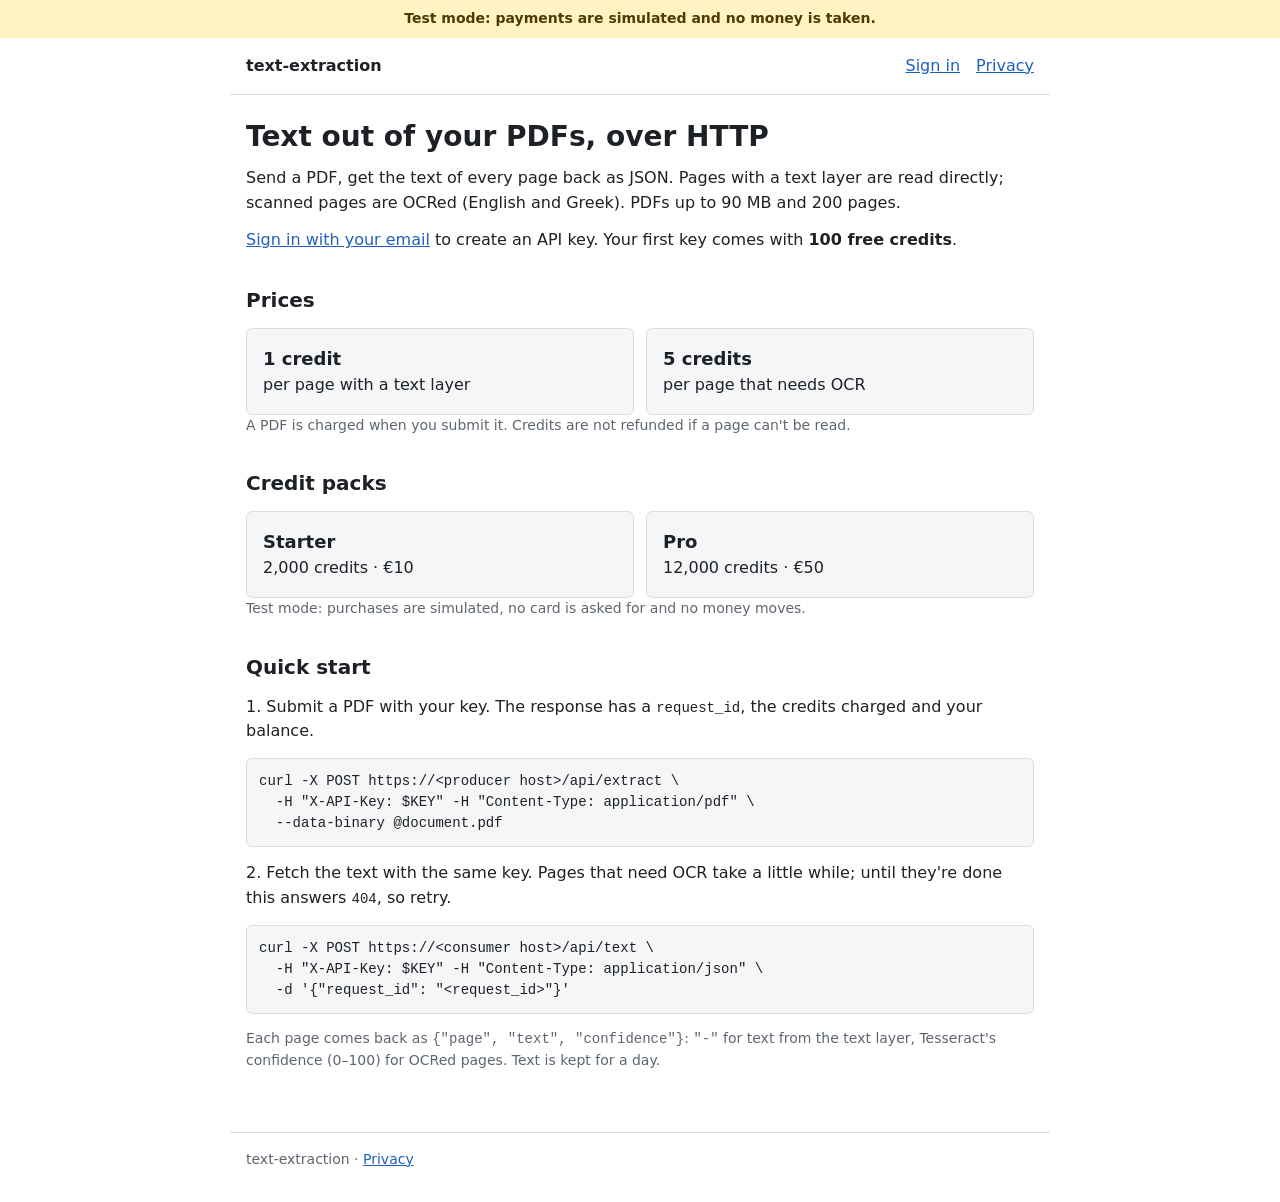
==== web/index.html @ b36d1559 "add the website Step 4 of PLAN2_2: plain HTML/CSS/JS for the Static Web App, no build step and no th" ====
<!doctype html>
<html lang="en">
<head>
  <meta charset="utf-8">
  <meta name="viewport" content="width=device-width, initial-scale=1">
  <title>text-extraction</title>
  <link rel="stylesheet" href="style.css">
  <script src="config.js" defer></script>
  <script src="app.js" defer></script>
</head>
<body data-page="index">
  <div class="banner">Test mode: payments are simulated and no money is taken.</div>
  <header>
    <a class="brand" href="index.html">text-extraction</a>
    <nav>
      <a href="login.html" data-signed-out>Sign in</a>
      <a href="dashboard.html" data-signed-in hidden>Dashboard</a>
      <a href="privacy.html">Privacy</a>
    </nav>
  </header>
  <main>
    <h1>Text out of your PDFs, over HTTP</h1>
    <p>Send a PDF, get the text of every page back as JSON. Pages with a text layer are read
      directly; scanned pages are OCRed (English and Greek). PDFs up to 90&nbsp;MB and 200 pages.</p>
    <p><a href="login.html">Sign in with your email</a> to create an API key. Your first key comes
      with <strong>100 free credits</strong>.</p>

    <h2>Prices</h2>
    <div class="cards">
      <div class="card"><strong>1 credit</strong>per page with a text layer</div>
      <div class="card"><strong>5 credits</strong>per page that needs OCR</div>
    </div>
    <p class="small muted">A PDF is charged when you submit it. Credits are not refunded if a page
      can't be read.</p>

    <h2>Credit packs</h2>
    <div class="cards">
      <div class="card"><strong>Starter</strong>2,000 credits · €10</div>
      <div class="card"><strong>Pro</strong>12,000 credits · €50</div>
    </div>
    <p class="small muted">Test mode: purchases are simulated, no card is asked for and no money
      moves.</p>

    <h2>Quick start</h2>
    <p>1. Submit a PDF with your key. The response has a <code>request_id</code>, the credits
      charged and your balance.</p>
    <pre id="curl-extract"></pre>
    <p>2. Fetch the text with the same key. Pages that need OCR take a little while; until they're
      done this answers <code>404</code>, so retry.</p>
    <pre id="curl-text"></pre>
    <p class="small muted">Each page comes back as <code>{"page", "text", "confidence"}</code>:
      <code>"-"</code> for text from the text layer, Tesseract's confidence (0–100) for OCRed
      pages. Text is kept for a day.</p>
  </main>
  <footer>text-extraction · <a href="privacy.html">Privacy</a></footer>
</body>
</html>
---- web/style.css ----
:root {
  --bg: #ffffff;
  --fg: #1d2125;
  --muted: #5d6670;
  --line: #d9dde1;
  --panel: #f5f6f7;
  --accent: #1f5fbf;
  --accent-fg: #ffffff;
  --danger: #b3261e;
  --ok: #1e7b34;
  --banner-bg: #fff4c2;
  --banner-fg: #4d3b00;
  --radius: 6px;
  color-scheme: light dark;
}

@media (prefers-color-scheme: dark) {
  :root {
    --bg: #15181b;
    --fg: #e4e7ea;
    --muted: #9aa3ad;
    --line: #2e3439;
    --panel: #1d2125;
    --accent: #6ea2f0;
    --accent-fg: #0d1117;
    --danger: #f28b82;
    --ok: #7bd389;
    --banner-bg: #3d3200;
    --banner-fg: #ffe8a3;
  }
}

* { box-sizing: border-box; }

body {
  margin: 0;
  background: var(--bg);
  color: var(--fg);
  font: 16px/1.55 system-ui, -apple-system, "Segoe UI", Roboto, sans-serif;
}

.banner {
  background: var(--banner-bg);
  color: var(--banner-fg);
  padding: 8px 16px;
  text-align: center;
  font-size: 14px;
  font-weight: 600;
}

header, main, footer {
  max-width: 820px;
  margin: 0 auto;
  padding: 0 16px;
}

header {
  display: flex;
  align-items: center;
  justify-content: space-between;
  gap: 16px;
  padding-top: 16px;
  padding-bottom: 16px;
  border-bottom: 1px solid var(--line);
}

header .brand { font-weight: 700; color: var(--fg); text-decoration: none; }
header nav { display: flex; gap: 16px; flex-wrap: wrap; }

main { padding-top: 24px; padding-bottom: 48px; }

footer {
  border-top: 1px solid var(--line);
  padding-top: 16px;
  padding-bottom: 32px;
  color: var(--muted);
  font-size: 14px;
}

a { color: var(--accent); }

h1 { font-size: 28px; line-height: 1.25; margin: 0 0 12px; }
h2 { font-size: 20px; margin: 32px 0 12px; }
p { margin: 0 0 12px; }
.muted { color: var(--muted); }
.small { font-size: 14px; }

code, pre { font: 14px/1.5 ui-monospace, SFMono-Regular, Menlo, Consolas, monospace; }
pre {
  background: var(--panel);
  border: 1px solid var(--line);
  border-radius: var(--radius);
  padding: 12px;
  overflow-x: auto;
  white-space: pre;
}

table { width: 100%; border-collapse: collapse; }
th, td { text-align: left; padding: 8px 6px; border-bottom: 1px solid var(--line); vertical-align: middle; }
th { font-size: 14px; color: var(--muted); font-weight: 600; }
td.num, th.num { text-align: right; font-variant-numeric: tabular-nums; }
td.actions { text-align: right; white-space: nowrap; }
.table-wrap { overflow-x: auto; }

.cards { display: grid; grid-template-columns: repeat(auto-fit, minmax(200px, 1fr)); gap: 12px; }
.card {
  border: 1px solid var(--line);
  border-radius: var(--radius);
  padding: 16px;
  background: var(--panel);
}
.card strong { display: block; font-size: 18px; }

form.inline { display: flex; gap: 8px; flex-wrap: wrap; align-items: center; }
label { display: block; font-weight: 600; margin-bottom: 4px; }

input[type=email], input[type=text], input[type=password] {
  font: inherit;
  color: var(--fg);
  background: var(--bg);
  border: 1px solid var(--line);
  border-radius: var(--radius);
  padding: 8px 10px;
  min-width: 0;
  width: 100%;
  max-width: 360px;
}

button {
  font: inherit;
  font-weight: 600;
  border-radius: var(--radius);
  border: 1px solid var(--accent);
  background: var(--accent);
  color: var(--accent-fg);
  padding: 8px 14px;
  cursor: pointer;
}
button.secondary { background: transparent; color: var(--accent); }
button.danger { background: transparent; border-color: var(--danger); color: var(--danger); }
button.small { padding: 4px 10px; font-size: 14px; }
button:disabled { opacity: 0.5; cursor: default; }

.message { margin-top: 12px; }
.message.error { color: var(--danger); }
.message.ok { color: var(--ok); }

.reveal {
  border: 2px solid var(--ok);
  border-radius: var(--radius);
  padding: 16px;
  margin: 16px 0;
}
.reveal code { word-break: break-all; }
.reveal .row { display: flex; gap: 8px; align-items: center; flex-wrap: wrap; margin: 8px 0; }

dialog {
  border: 1px solid var(--line);
  border-radius: var(--radius);
  background: var(--bg);
  color: var(--fg);
  padding: 20px;
  width: min(440px, calc(100vw - 32px));
}
dialog::backdrop { background: rgb(0 0 0 / 0.45); }
dialog h2 { margin-top: 0; }
dialog fieldset { border: 0; padding: 0; margin: 0 0 16px; }
dialog .pack { display: flex; gap: 8px; align-items: baseline; padding: 6px 0; font-weight: 400; }
dialog .buttons { display: flex; gap: 8px; justify-content: flex-end; margin-top: 16px; }

.account-bar { display: flex; justify-content: space-between; align-items: center; gap: 12px; flex-wrap: wrap; }

[hidden] { display: none !important; }
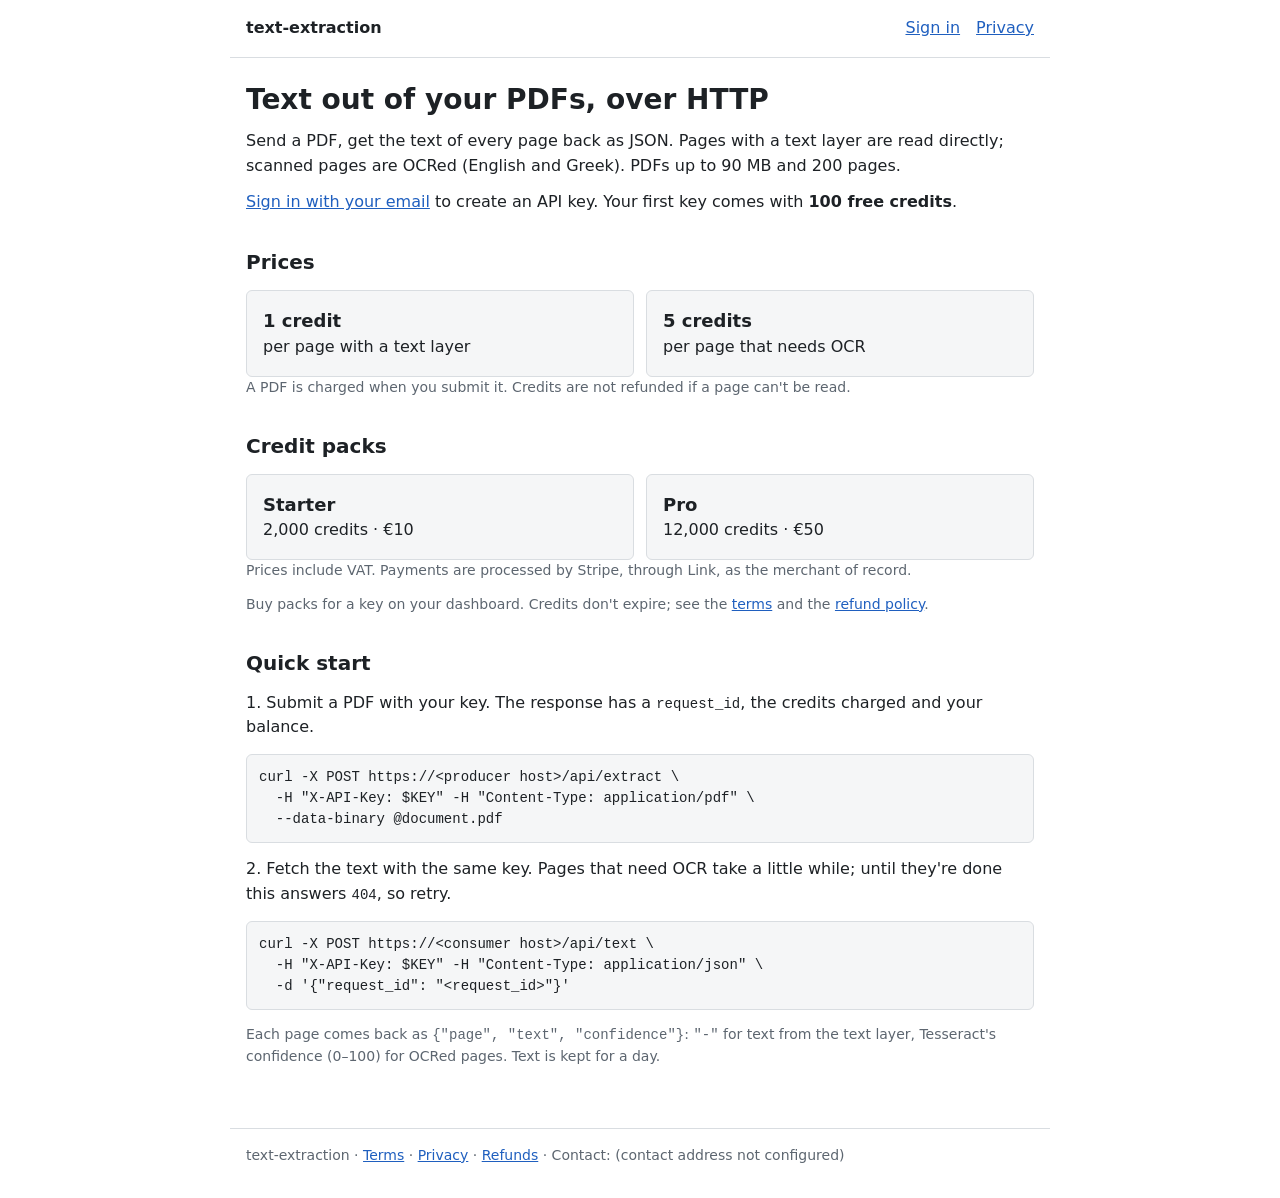
==== commit 09a02acf: "add stripe managed payments" ====
--- a/web/index.html
+++ b/web/index.html
@@ -9,7 +9,7 @@
   <script src="app.js" defer></script>
 </head>
 <body data-page="index">
-  <div class="banner">Test mode: payments are simulated and no money is taken.</div>
+  <div class="banner" data-test-banner hidden>Test mode: pay with the test card 4242 4242 4242 4242; no money is taken.</div>
   <header>
     <a class="brand" href="index.html">text-extraction</a>
     <nav>
@@ -34,12 +34,13 @@
       can't be read.</p>
 
     <h2>Credit packs</h2>
-    <div class="cards">
+    <div id="packs" class="cards">
       <div class="card"><strong>Starter</strong>2,000 credits · €10</div>
       <div class="card"><strong>Pro</strong>12,000 credits · €50</div>
     </div>
-    <p class="small muted">Test mode: purchases are simulated, no card is asked for and no money
-      moves.</p>
+    <p id="vat-note" class="small muted"></p>
+    <p class="small muted">Buy packs for a key on your dashboard. Credits don't expire; see the
+      <a href="terms.html">terms</a> and the <a href="refunds.html">refund policy</a>.</p>
 
     <h2>Quick start</h2>
     <p>1. Submit a PDF with your key. The response has a <code>request_id</code>, the credits
@@ -52,6 +53,9 @@
       <code>"-"</code> for text from the text layer, Tesseract's confidence (0–100) for OCRed
       pages. Text is kept for a day.</p>
   </main>
-  <footer>text-extraction · <a href="privacy.html">Privacy</a></footer>
+  <footer>
+    text-extraction · <a href="terms.html">Terms</a> · <a href="privacy.html">Privacy</a> ·
+    <a href="refunds.html">Refunds</a> · Contact: <span data-contact></span>
+  </footer>
 </body>
 </html>
--- a/web/style.css
+++ b/web/style.css
@@ -166,8 +166,12 @@
 dialog h2 { margin-top: 0; }
 dialog fieldset { border: 0; padding: 0; margin: 0 0 16px; }
 dialog .pack { display: flex; gap: 8px; align-items: baseline; padding: 6px 0; font-weight: 400; }
+dialog .pack:has(input:disabled) { opacity: 0.5; }
 dialog .buttons { display: flex; gap: 8px; justify-content: flex-end; margin-top: 16px; }
 
 .account-bar { display: flex; justify-content: space-between; align-items: center; gap: 12px; flex-wrap: wrap; }
 
 [hidden] { display: none !important; }
+
+/* A placeholder in the legal text that must be filled in before launch. */
+.todo { background: var(--banner-bg); color: var(--banner-fg); }
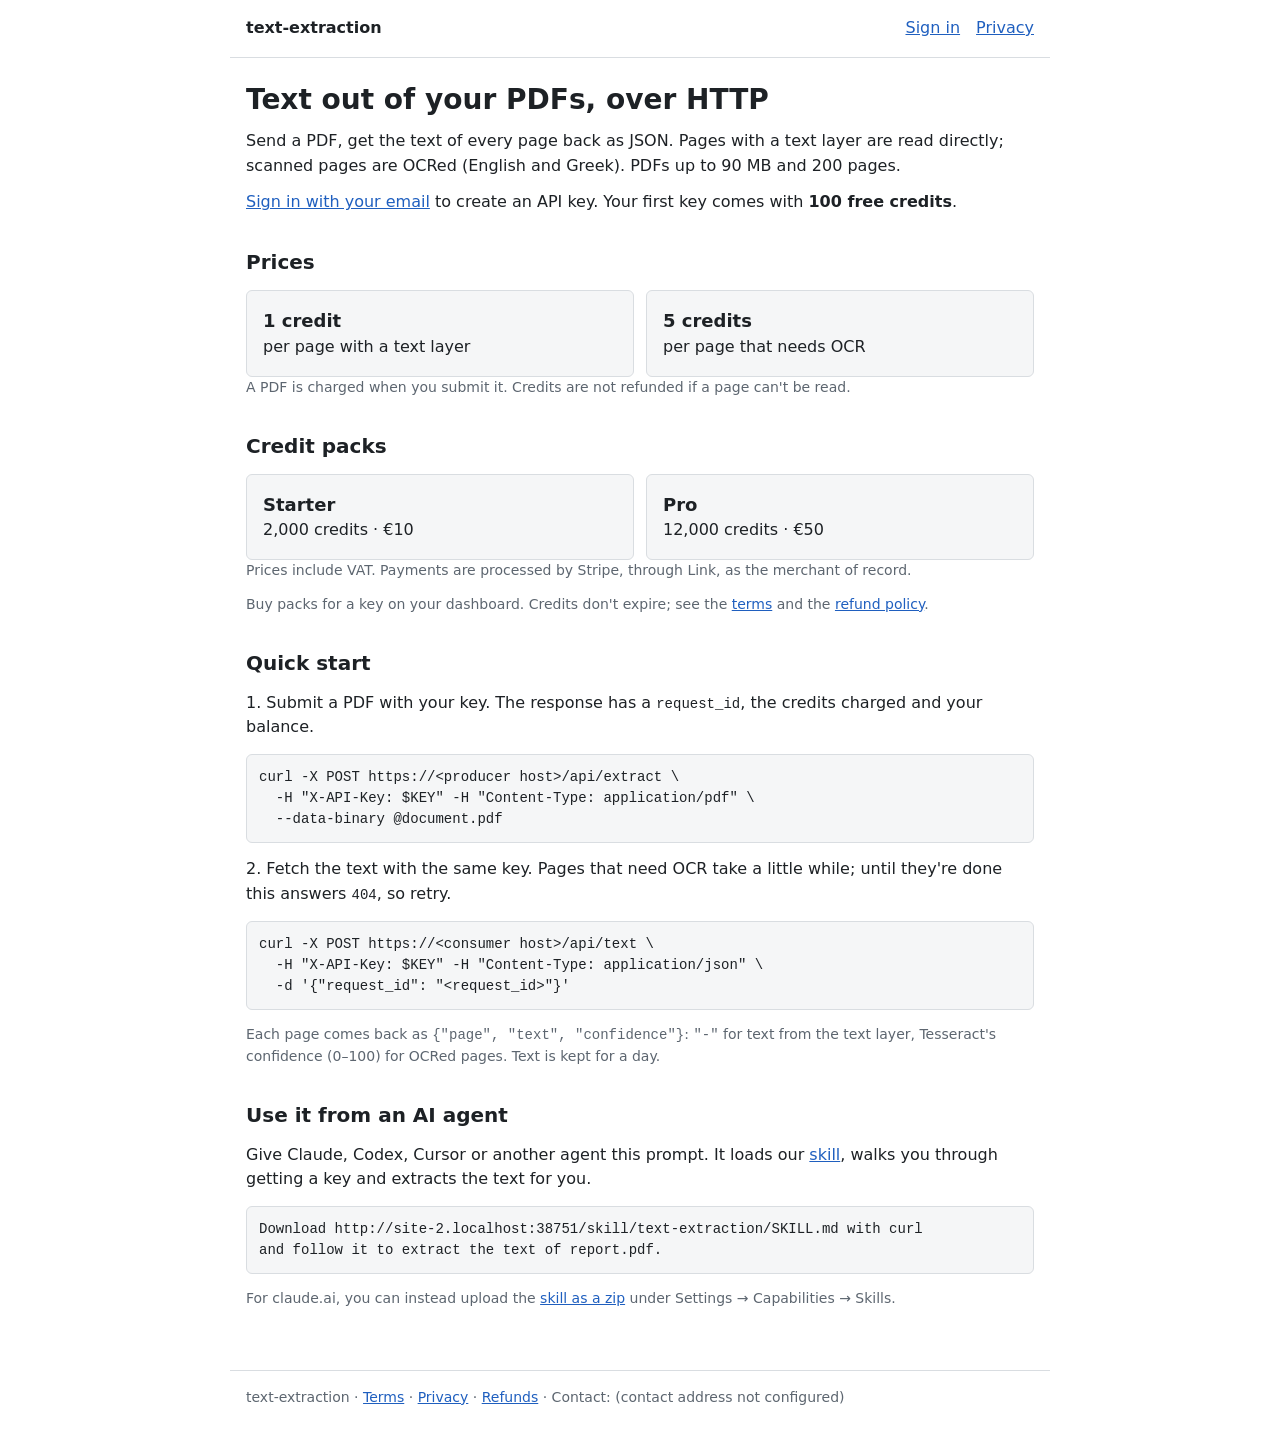
==== commit ac0b13ca: "add skill" ====
--- a/web/index.html
+++ b/web/index.html
@@ -52,6 +52,13 @@
     <p class="small muted">Each page comes back as <code>{"page", "text", "confidence"}</code>:
       <code>"-"</code> for text from the text layer, Tesseract's confidence (0–100) for OCRed
       pages. Text is kept for a day.</p>
+    <h2>Use it from an AI agent</h2>
+    <p>Give Claude, Codex, Cursor or another agent this prompt. It loads our
+      <a href="skill/text-extraction/SKILL.md">skill</a>, walks you through getting a key and
+      extracts the text for you.</p>
+    <pre id="agent-prompt"></pre>
+    <p class="small muted">For claude.ai, you can instead upload the
+      <a href="skill/text-extraction.zip">skill as a zip</a> under Settings → Capabilities → Skills.</p>
   </main>
   <footer>
     text-extraction · <a href="terms.html">Terms</a> · <a href="privacy.html">Privacy</a> ·
